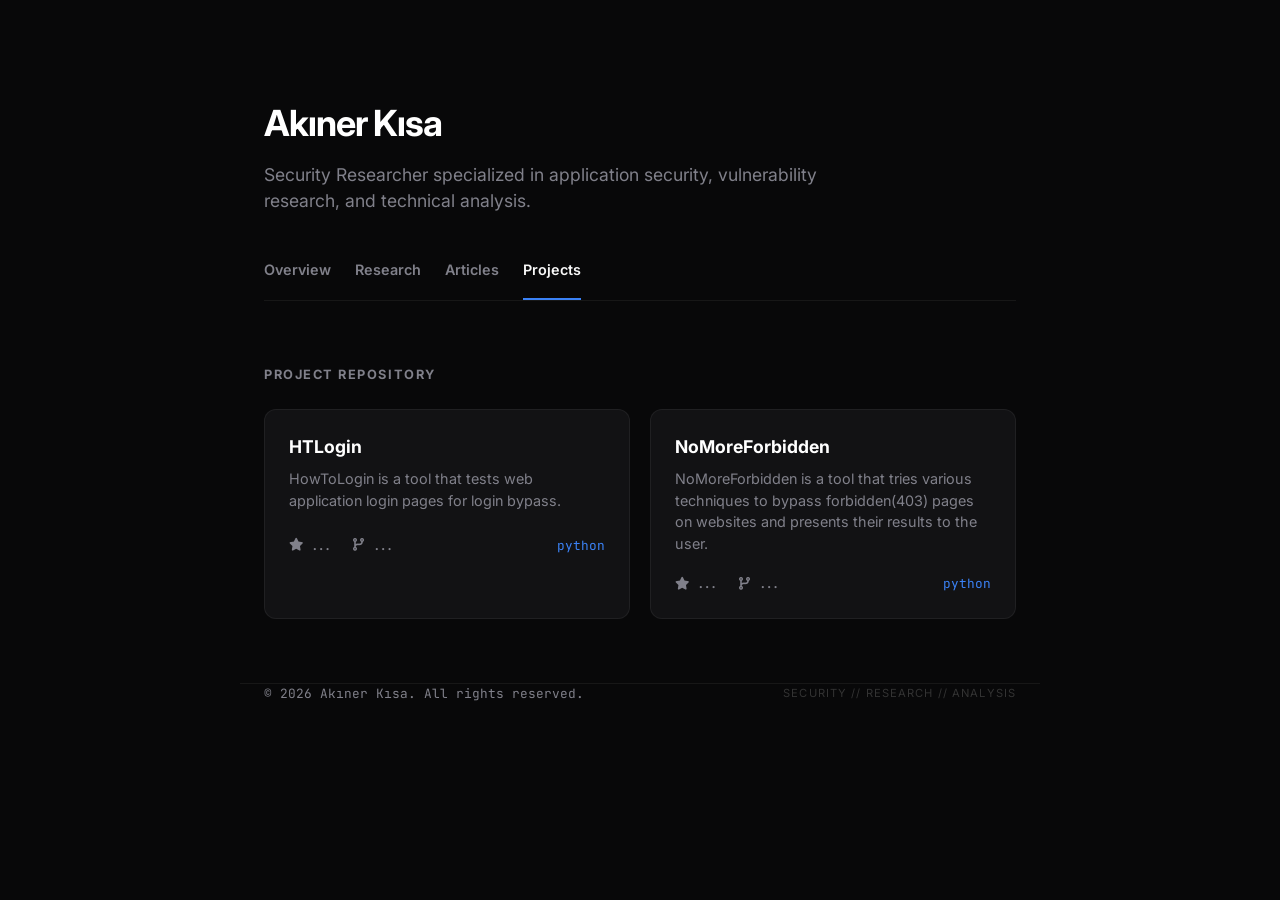
==== projects/index.html @ 0572ef8a "Site updated to Astro version" ====
<!DOCTYPE html><html lang="en"> <head><meta charset="UTF-8"><meta name="viewport" content="width=device-width"><meta name="generator" content="Astro v6.3.3"><meta name="description" content="Akıner Kısa - Security Researcher"><meta name="theme-color" content="#080809"><title>Projects | Akıner Kısa</title><link rel="preconnect" href="https://fonts.googleapis.com"><link rel="preconnect" href="https://fonts.gstatic.com" crossorigin><link href="https://fonts.googleapis.com/css2?family=Inter:wght@400;500;600;700;800&family=JetBrains+Mono:wght@400;500&display=swap" rel="stylesheet"><link rel="stylesheet" href="https://cdnjs.cloudflare.com/ajax/libs/font-awesome/6.4.0/css/all.min.css"><style>:root{--bg: #080809;--surface: #121214;--surface-hover: #1a1a1d;--border: rgba(255, 255, 255, .06);--border-hover: rgba(59, 130, 246, .4);--fg: #f8f8f8;--muted: #80808a;--accent: #3b82f6;--font-sans: "Inter", -apple-system, system-ui, sans-serif;--font-mono: "JetBrains Mono", monospace;--container-width: 800px;--transition: all .2s cubic-bezier(.2, .8, .2, 1)}*{box-sizing:border-box;margin:0;padding:0}html,body{background:var(--bg);color:var(--fg);font-family:var(--font-sans);line-height:1.5;-webkit-font-smoothing:antialiased;overflow-x:hidden}@keyframes fadeIn{0%{opacity:0;transform:translateY(10px)}to{opacity:1;transform:translateY(0)}}.container{max-width:var(--container-width);margin:0 auto;padding:0 1.5rem;width:100%}header{padding-top:6rem!important;padding-bottom:2rem;animation:fadeIn .6s ease-out}h1{font-size:2.25rem;font-weight:700;letter-spacing:-.03em;margin-bottom:.75rem;color:#fff}.bio-lead{font-size:1.1rem;color:var(--muted);max-width:600px;margin-bottom:2.5rem}nav{display:flex;gap:1.5rem;border-bottom:1px solid var(--border);padding-bottom:1rem;margin-bottom:2rem}nav a{text-decoration:none;color:var(--muted);font-size:.9rem;font-weight:600;transition:var(--transition);position:relative;padding:.25rem 0}nav a:hover,nav a.active{color:var(--fg)}nav a.active:after{content:"";position:absolute;bottom:-1rem;left:0;width:100%;height:2px;background:var(--accent)}main{animation:fadeIn .8s ease-out}section{margin-top:4rem;margin-bottom:4rem}h2{font-size:.8rem;font-weight:700;text-transform:uppercase;letter-spacing:.12em;color:var(--muted);margin-bottom:1.5rem}.card-list{display:flex;flex-direction:column;gap:.75rem}.modern-entry{display:flex;justify-content:space-between;align-items:center;padding:1.25rem;background:var(--surface);border:1px solid var(--border);border-radius:8px;text-decoration:none;color:inherit;transition:var(--transition)}.modern-entry:hover{background:var(--surface-hover);border-color:var(--border-hover);transform:translateY(-2px)}.entry-title{font-size:1rem;font-weight:600;color:#eee}.entry-date{font-family:var(--font-mono);font-size:.8rem;color:var(--muted)}.projects-grid{display:grid;grid-template-columns:repeat(auto-fit,minmax(320px,1fr));gap:1.25rem}.project-card{background:var(--surface);border:1px solid var(--border);border-radius:12px;padding:1.5rem;display:flex;flex-direction:column;gap:1.25rem;transition:var(--transition);text-decoration:none;color:inherit}.project-card:hover{background:var(--surface-hover);border-color:var(--accent);transform:translateY(-4px)}.project-name{font-weight:700;font-size:1.1rem;color:#fff}.project-desc{font-size:.9rem;color:var(--muted);min-height:3rem}.project-stats{display:flex;gap:1.25rem;font-family:var(--font-mono);font-size:.8rem;color:var(--muted)}.stat-item{display:flex;align-items:center;gap:.4rem}.identity-block{padding:2rem;background:linear-gradient(135deg,#ffffff05,#fff0);border:1px solid var(--border);border-radius:16px}.social-links{display:flex;gap:1.5rem;flex-wrap:wrap}.social-links a{color:var(--muted);text-decoration:none;font-size:.9rem;transition:var(--transition);font-weight:500}.social-links a:hover{color:var(--accent)}footer{margin-top:8rem;padding:4rem 0;border-top:1px solid var(--border)}.footer-content{display:flex;justify-content:space-between;align-items:center}@media(max-width:768px){header{padding-top:6rem!important}h1{font-size:1.75rem}.modern-entry{flex-direction:column;align-items:flex-start;gap:.5rem}.footer-content{flex-direction:column;gap:1.5rem;text-align:center}}
</style></head> <body> <header class="container"> <a href="/" style="text-decoration: none; color: inherit;"> <h1>Akıner Kısa</h1> </a> <p class="bio-lead">
Security Researcher specialized in application security, vulnerability research, and technical analysis.
</p> <nav> <a href="/" class>Overview</a> <a href="/vulnerabilities" class>Research</a> <a href="/publishings" class>Articles</a> <a href="/projects" class="active">Projects</a> </nav> </header>  <main class="container"> <section> <h2>Project Repository</h2> <div class="projects-grid"> <a href="https://github.com/akinerkisa/HTLogin" target="_blank" class="project-card" data-repo="akinerkisa/HTLogin"> <div> <div class="project-name" style="margin-bottom: 0.5rem;">HTLogin</div> <p class="project-desc">HowToLogin is a tool that tests web application login pages for login bypass.</p> </div> <div class="project-stats"> <span class="stat-item github-stat-stars"><i class="fas fa-star"></i> ...</span> <span class="stat-item github-stat-forks"><i class="fas fa-code-branch"></i> ...</span> <span style="margin-left: auto; color: var(--accent);">python</span> </div> </a><a href="https://github.com/akinerkisa/NoMoreForbidden" target="_blank" class="project-card" data-repo="akinerkisa/NoMoreForbidden"> <div> <div class="project-name" style="margin-bottom: 0.5rem;">NoMoreForbidden</div> <p class="project-desc">NoMoreForbidden is a tool that tries various techniques to bypass forbidden(403) pages on websites and presents their results to the user.</p> </div> <div class="project-stats"> <span class="stat-item github-stat-stars"><i class="fas fa-star"></i> ...</span> <span class="stat-item github-stat-forks"><i class="fas fa-code-branch"></i> ...</span> <span style="margin-left: auto; color: var(--accent);">python</span> </div> </a> </div> </section> </main> <script type="module">async function g(){const l=document.querySelectorAll(".project-card");for(const o of l){const s=o.getAttribute("data-repo");if(!s)continue;const a=o.querySelector(".github-stat-stars"),e=o.querySelector(".github-stat-forks"),c=localStorage.getItem(`gh-${s}`),n=localStorage.getItem(`gh-${s}-time`),i=new Date().getTime();if(c&&n&&i-parseInt(n)<864e5){const t=JSON.parse(c);a&&(a.innerHTML=`<i class="fas fa-star"></i> ${t.stars}`),e&&(e.innerHTML=`<i class="fas fa-code-branch"></i> ${t.forks}`);continue}try{const t=await fetch(`https://api.github.com/repos/${s}`);if(t.ok){const f=await t.json(),r={stars:f.stargazers_count,forks:f.forks_count};a&&(a.innerHTML=`<i class="fas fa-star"></i> ${r.stars}`),e&&(e.innerHTML=`<i class="fas fa-code-branch"></i> ${r.forks}`),localStorage.setItem(`gh-${s}`,JSON.stringify(r)),localStorage.setItem(`gh-${s}-time`,i.toString())}}catch(t){console.error(t)}}}g();</script>  <footer class="container"> <div class="footer-content"> <div style="font-size: 0.8rem; color: var(--muted); font-family: var(--font-mono);">
© 2026 Akıner Kısa. All rights reserved.
</div> <div class="mono" style="font-size: 0.7rem; color: #333; text-transform: uppercase; letter-spacing: 0.1em;">
Security // Research // Analysis
</div> </div> </footer> </body></html>
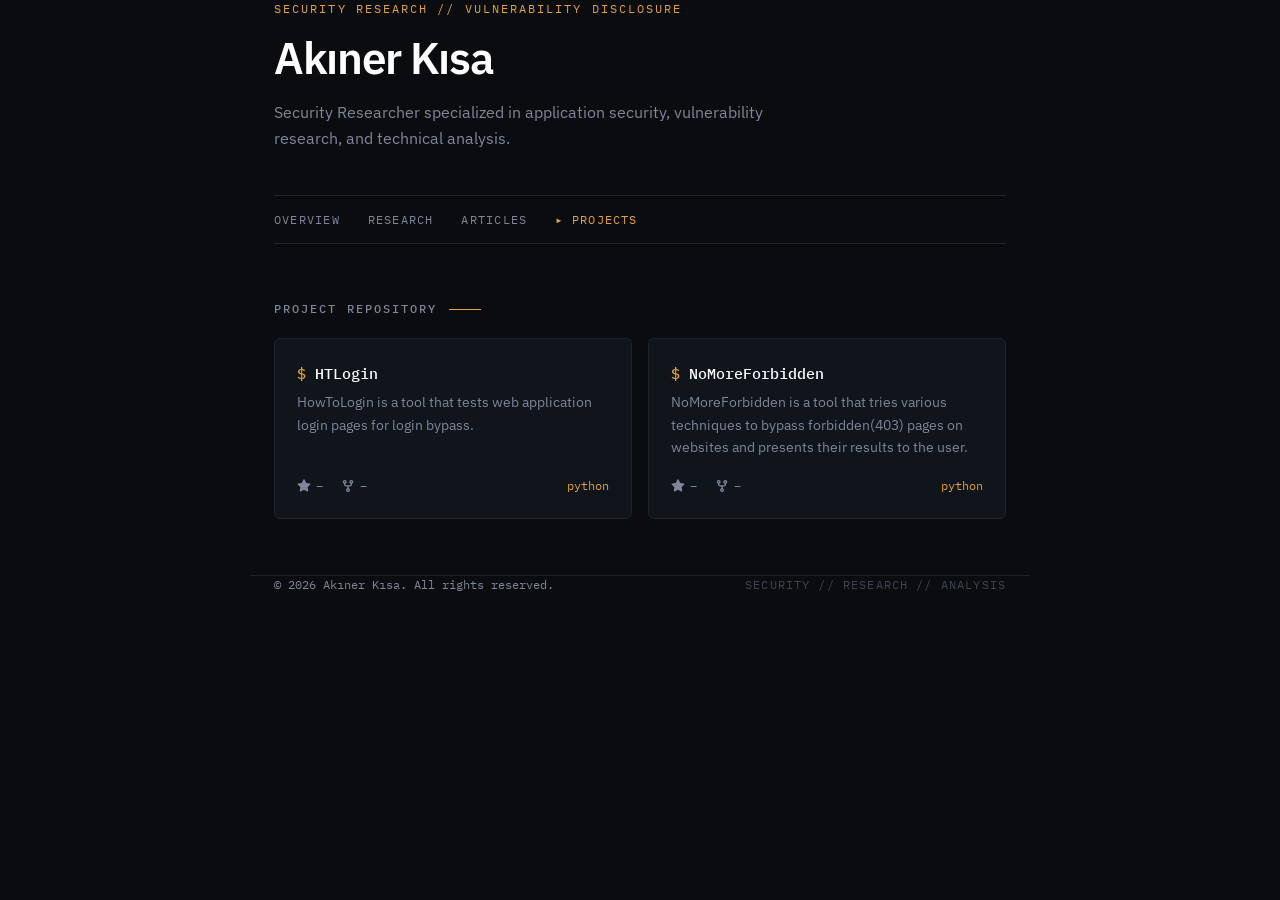
==== commit 39bd394b: "Update site: new CVEs, CVSS scores, articles, favicon - Add 7 disclosed CVEs (2026) + 4 reserved "no" ====
--- a/projects/index.html
+++ b/projects/index.html
@@ -1,8 +1,3 @@
-<!DOCTYPE html><html lang="en"> <head><meta charset="UTF-8"><meta name="viewport" content="width=device-width"><meta name="generator" content="Astro v6.3.3"><meta name="description" content="Akıner Kısa - Security Researcher"><meta name="theme-color" content="#080809"><title>Projects | Akıner Kısa</title><link rel="preconnect" href="https://fonts.googleapis.com"><link rel="preconnect" href="https://fonts.gstatic.com" crossorigin><link href="https://fonts.googleapis.com/css2?family=Inter:wght@400;500;600;700;800&family=JetBrains+Mono:wght@400;500&display=swap" rel="stylesheet"><link rel="stylesheet" href="https://cdnjs.cloudflare.com/ajax/libs/font-awesome/6.4.0/css/all.min.css"><style>:root{--bg: #080809;--surface: #121214;--surface-hover: #1a1a1d;--border: rgba(255, 255, 255, .06);--border-hover: rgba(59, 130, 246, .4);--fg: #f8f8f8;--muted: #80808a;--accent: #3b82f6;--font-sans: "Inter", -apple-system, system-ui, sans-serif;--font-mono: "JetBrains Mono", monospace;--container-width: 800px;--transition: all .2s cubic-bezier(.2, .8, .2, 1)}*{box-sizing:border-box;margin:0;padding:0}html,body{background:var(--bg);color:var(--fg);font-family:var(--font-sans);line-height:1.5;-webkit-font-smoothing:antialiased;overflow-x:hidden}@keyframes fadeIn{0%{opacity:0;transform:translateY(10px)}to{opacity:1;transform:translateY(0)}}.container{max-width:var(--container-width);margin:0 auto;padding:0 1.5rem;width:100%}header{padding-top:6rem!important;padding-bottom:2rem;animation:fadeIn .6s ease-out}h1{font-size:2.25rem;font-weight:700;letter-spacing:-.03em;margin-bottom:.75rem;color:#fff}.bio-lead{font-size:1.1rem;color:var(--muted);max-width:600px;margin-bottom:2.5rem}nav{display:flex;gap:1.5rem;border-bottom:1px solid var(--border);padding-bottom:1rem;margin-bottom:2rem}nav a{text-decoration:none;color:var(--muted);font-size:.9rem;font-weight:600;transition:var(--transition);position:relative;padding:.25rem 0}nav a:hover,nav a.active{color:var(--fg)}nav a.active:after{content:"";position:absolute;bottom:-1rem;left:0;width:100%;height:2px;background:var(--accent)}main{animation:fadeIn .8s ease-out}section{margin-top:4rem;margin-bottom:4rem}h2{font-size:.8rem;font-weight:700;text-transform:uppercase;letter-spacing:.12em;color:var(--muted);margin-bottom:1.5rem}.card-list{display:flex;flex-direction:column;gap:.75rem}.modern-entry{display:flex;justify-content:space-between;align-items:center;padding:1.25rem;background:var(--surface);border:1px solid var(--border);border-radius:8px;text-decoration:none;color:inherit;transition:var(--transition)}.modern-entry:hover{background:var(--surface-hover);border-color:var(--border-hover);transform:translateY(-2px)}.entry-title{font-size:1rem;font-weight:600;color:#eee}.entry-date{font-family:var(--font-mono);font-size:.8rem;color:var(--muted)}.projects-grid{display:grid;grid-template-columns:repeat(auto-fit,minmax(320px,1fr));gap:1.25rem}.project-card{background:var(--surface);border:1px solid var(--border);border-radius:12px;padding:1.5rem;display:flex;flex-direction:column;gap:1.25rem;transition:var(--transition);text-decoration:none;color:inherit}.project-card:hover{background:var(--surface-hover);border-color:var(--accent);transform:translateY(-4px)}.project-name{font-weight:700;font-size:1.1rem;color:#fff}.project-desc{font-size:.9rem;color:var(--muted);min-height:3rem}.project-stats{display:flex;gap:1.25rem;font-family:var(--font-mono);font-size:.8rem;color:var(--muted)}.stat-item{display:flex;align-items:center;gap:.4rem}.identity-block{padding:2rem;background:linear-gradient(135deg,#ffffff05,#fff0);border:1px solid var(--border);border-radius:16px}.social-links{display:flex;gap:1.5rem;flex-wrap:wrap}.social-links a{color:var(--muted);text-decoration:none;font-size:.9rem;transition:var(--transition);font-weight:500}.social-links a:hover{color:var(--accent)}footer{margin-top:8rem;padding:4rem 0;border-top:1px solid var(--border)}.footer-content{display:flex;justify-content:space-between;align-items:center}@media(max-width:768px){header{padding-top:6rem!important}h1{font-size:1.75rem}.modern-entry{flex-direction:column;align-items:flex-start;gap:.5rem}.footer-content{flex-direction:column;gap:1.5rem;text-align:center}}
-</style></head> <body> <header class="container"> <a href="/" style="text-decoration: none; color: inherit;"> <h1>Akıner Kısa</h1> </a> <p class="bio-lead">
+<!DOCTYPE html><html lang="en"> <head><meta charset="UTF-8"><meta name="viewport" content="width=device-width"><meta name="generator" content="Astro v6.3.3"><meta name="description" content="Akıner Kısa - Security Researcher"><meta name="theme-color" content="#0a0c10"><link rel="icon" type="image/svg+xml" href="/favicon.svg"><title>Projects | Akıner Kısa</title><link rel="preconnect" href="https://fonts.googleapis.com"><link rel="preconnect" href="https://fonts.gstatic.com" crossorigin><link href="https://fonts.googleapis.com/css2?family=IBM+Plex+Mono:wght@400;500&family=IBM+Plex+Sans:wght@400;500;600&display=swap" rel="stylesheet"><link rel="stylesheet" href="/_astro/_astro_content.CJMfQCZB.css"></head> <body> <header class="container"> <div class="eyebrow">Security Research // Vulnerability Disclosure</div> <h1><a href="/">Akıner Kısa</a></h1> <p class="bio-lead">
 Security Researcher specialized in application security, vulnerability research, and technical analysis.
-</p> <nav> <a href="/" class>Overview</a> <a href="/vulnerabilities" class>Research</a> <a href="/publishings" class>Articles</a> <a href="/projects" class="active">Projects</a> </nav> </header>  <main class="container"> <section> <h2>Project Repository</h2> <div class="projects-grid"> <a href="https://github.com/akinerkisa/HTLogin" target="_blank" class="project-card" data-repo="akinerkisa/HTLogin"> <div> <div class="project-name" style="margin-bottom: 0.5rem;">HTLogin</div> <p class="project-desc">HowToLogin is a tool that tests web application login pages for login bypass.</p> </div> <div class="project-stats"> <span class="stat-item github-stat-stars"><i class="fas fa-star"></i> ...</span> <span class="stat-item github-stat-forks"><i class="fas fa-code-branch"></i> ...</span> <span style="margin-left: auto; color: var(--accent);">python</span> </div> </a><a href="https://github.com/akinerkisa/NoMoreForbidden" target="_blank" class="project-card" data-repo="akinerkisa/NoMoreForbidden"> <div> <div class="project-name" style="margin-bottom: 0.5rem;">NoMoreForbidden</div> <p class="project-desc">NoMoreForbidden is a tool that tries various techniques to bypass forbidden(403) pages on websites and presents their results to the user.</p> </div> <div class="project-stats"> <span class="stat-item github-stat-stars"><i class="fas fa-star"></i> ...</span> <span class="stat-item github-stat-forks"><i class="fas fa-code-branch"></i> ...</span> <span style="margin-left: auto; color: var(--accent);">python</span> </div> </a> </div> </section> </main> <script type="module">async function g(){const l=document.querySelectorAll(".project-card");for(const o of l){const s=o.getAttribute("data-repo");if(!s)continue;const a=o.querySelector(".github-stat-stars"),e=o.querySelector(".github-stat-forks"),c=localStorage.getItem(`gh-${s}`),n=localStorage.getItem(`gh-${s}-time`),i=new Date().getTime();if(c&&n&&i-parseInt(n)<864e5){const t=JSON.parse(c);a&&(a.innerHTML=`<i class="fas fa-star"></i> ${t.stars}`),e&&(e.innerHTML=`<i class="fas fa-code-branch"></i> ${t.forks}`);continue}try{const t=await fetch(`https://api.github.com/repos/${s}`);if(t.ok){const f=await t.json(),r={stars:f.stargazers_count,forks:f.forks_count};a&&(a.innerHTML=`<i class="fas fa-star"></i> ${r.stars}`),e&&(e.innerHTML=`<i class="fas fa-code-branch"></i> ${r.forks}`),localStorage.setItem(`gh-${s}`,JSON.stringify(r)),localStorage.setItem(`gh-${s}-time`,i.toString())}}catch(t){console.error(t)}}}g();</script>  <footer class="container"> <div class="footer-content"> <div style="font-size: 0.8rem; color: var(--muted); font-family: var(--font-mono);">
-© 2026 Akıner Kısa. All rights reserved.
-</div> <div class="mono" style="font-size: 0.7rem; color: #333; text-transform: uppercase; letter-spacing: 0.1em;">
-Security // Research // Analysis
-</div> </div> </footer> </body></html>+</p> <nav> <a href="/" class>Overview</a> <a href="/vulnerabilities" class>Research</a> <a href="/publishings" class>Articles</a> <a href="/projects" class="active">Projects</a> </nav> </header>  <main class="container"> <section> <h2>Project Repository</h2> <div class="projects-grid"> <a href="https://github.com/akinerkisa/HTLogin" target="_blank" class="project-card" data-repo="akinerkisa/HTLogin"> <div> <div class="project-name">HTLogin</div> <p class="project-desc">HowToLogin is a tool that tests web application login pages for login bypass.</p> </div> <div class="project-stats"> <span class="stat-item"> <svg width="14" height="14" viewBox="0 0 16 16" aria-hidden="true"><path d="M8 .25a.75.75 0 0 1 .673.418l1.882 3.815 4.21.612a.75.75 0 0 1 .416 1.279l-3.046 2.97.719 4.192a.751.751 0 0 1-1.088.791L8 12.347l-3.766 1.98a.75.75 0 0 1-1.088-.79l.72-4.194L.818 6.374a.75.75 0 0 1 .416-1.28l4.21-.611L7.327.668A.75.75 0 0 1 8 .25Z"></path></svg> <span class="gh-stars">–</span> </span> <span class="stat-item"> <svg width="14" height="14" viewBox="0 0 16 16" aria-hidden="true"><path d="M5 5.372v.878c0 .414.336.75.75.75h4.5a.75.75 0 0 0 .75-.75v-.878a2.25 2.25 0 1 1 1.5 0v.878a2.25 2.25 0 0 1-2.25 2.25h-1.5v2.128a2.251 2.251 0 1 1-1.5 0V8.5h-1.5A2.25 2.25 0 0 1 3.5 6.25v-.878a2.25 2.25 0 1 1 1.5 0ZM5 3.25a.75.75 0 1 0-1.5 0 .75.75 0 0 0 1.5 0Zm6.75.75a.75.75 0 1 0 0-1.5.75.75 0 0 0 0 1.5Zm-3 8.75a.75.75 0 1 0-1.5 0 .75.75 0 0 0 1.5 0Z"></path></svg> <span class="gh-forks">–</span> </span> <span class="project-lang">python</span> </div> </a><a href="https://github.com/akinerkisa/NoMoreForbidden" target="_blank" class="project-card" data-repo="akinerkisa/NoMoreForbidden"> <div> <div class="project-name">NoMoreForbidden</div> <p class="project-desc">NoMoreForbidden is a tool that tries various techniques to bypass forbidden(403) pages on websites and presents their results to the user.</p> </div> <div class="project-stats"> <span class="stat-item"> <svg width="14" height="14" viewBox="0 0 16 16" aria-hidden="true"><path d="M8 .25a.75.75 0 0 1 .673.418l1.882 3.815 4.21.612a.75.75 0 0 1 .416 1.279l-3.046 2.97.719 4.192a.751.751 0 0 1-1.088.791L8 12.347l-3.766 1.98a.75.75 0 0 1-1.088-.79l.72-4.194L.818 6.374a.75.75 0 0 1 .416-1.28l4.21-.611L7.327.668A.75.75 0 0 1 8 .25Z"></path></svg> <span class="gh-stars">–</span> </span> <span class="stat-item"> <svg width="14" height="14" viewBox="0 0 16 16" aria-hidden="true"><path d="M5 5.372v.878c0 .414.336.75.75.75h4.5a.75.75 0 0 0 .75-.75v-.878a2.25 2.25 0 1 1 1.5 0v.878a2.25 2.25 0 0 1-2.25 2.25h-1.5v2.128a2.251 2.251 0 1 1-1.5 0V8.5h-1.5A2.25 2.25 0 0 1 3.5 6.25v-.878a2.25 2.25 0 1 1 1.5 0ZM5 3.25a.75.75 0 1 0-1.5 0 .75.75 0 0 0 1.5 0Zm6.75.75a.75.75 0 1 0 0-1.5.75.75 0 0 0 0 1.5Zm-3 8.75a.75.75 0 1 0-1.5 0 .75.75 0 0 0 1.5 0Z"></path></svg> <span class="gh-forks">–</span> </span> <span class="project-lang">python</span> </div> </a> </div> <script type="module">async function h(){const f=document.querySelectorAll(".project-card");for(const e of f){const o=e.getAttribute("data-repo");if(!o)continue;const r=e.querySelector(".gh-stars"),c=e.querySelector(".gh-forks"),s=t=>{r&&(r.textContent=String(t.stars)),c&&(c.textContent=String(t.forks))},a=localStorage.getItem(`gh-${o}`),n=localStorage.getItem(`gh-${o}-time`),i=Date.now();if(a&&n&&i-parseInt(n)<864e5){s(JSON.parse(a));continue}try{const t=await fetch(`https://api.github.com/repos/${o}`);if(t.ok){const g=await t.json(),l={stars:g.stargazers_count,forks:g.forks_count};s(l),localStorage.setItem(`gh-${o}`,JSON.stringify(l)),localStorage.setItem(`gh-${o}-time`,i.toString())}}catch(t){console.error(t)}}}h();</script> </section> </main>  <footer class="container"> <div class="footer-content"> <div>© 2026 Akıner Kısa. All rights reserved.</div> <div class="footer-tag">Security // Research // Analysis</div> </div> </footer> </body></html>
--- a/_astro/_astro_content.CJMfQCZB.css
+++ b/_astro/_astro_content.CJMfQCZB.css
@@ -0,0 +1 @@
+:root{--bg: #0a0c10;--surface: #10141b;--border: #1c2230;--leader: #2a3143;--fg: #e9e7e2;--muted: #7e8699;--accent: #e2a33c;--accent-soft: rgba(226, 163, 60, .1);--font-sans: "IBM Plex Sans", system-ui, sans-serif;--font-mono: "IBM Plex Mono", monospace;--container-width: 780px}*{box-sizing:border-box;margin:0;padding:0}html,body{background:var(--bg);color:var(--fg);font-family:var(--font-sans);line-height:1.6;-webkit-font-smoothing:antialiased}::selection{background:var(--accent);color:var(--bg)}a:focus-visible{outline:2px solid var(--accent);outline-offset:3px;border-radius:2px}.container{max-width:var(--container-width);margin:0 auto;padding:0 1.5rem;width:100%}header{padding-top:5rem}.eyebrow{font-family:var(--font-mono);font-size:.72rem;letter-spacing:.18em;text-transform:uppercase;color:var(--accent);margin-bottom:1rem}h1{font-size:clamp(2rem,6vw,2.75rem);font-weight:600;letter-spacing:-.03em;line-height:1.1;color:#fff}h1 a{text-decoration:none;color:inherit}.bio-lead{font-size:1.02rem;color:var(--muted);max-width:34rem;margin:1rem 0 2.75rem}nav{display:flex;gap:1.75rem;border-top:1px solid var(--border);border-bottom:1px solid var(--border);padding:.85rem 0}nav a{font-family:var(--font-mono);font-size:.76rem;letter-spacing:.1em;text-transform:uppercase;text-decoration:none;color:var(--muted);transition:color .15s ease}nav a:hover{color:var(--fg)}nav a.active{color:var(--accent)}nav a.active:before{content:"▸ "}section{margin:3.5rem 0}h2{font-family:var(--font-mono);font-size:.72rem;font-weight:500;text-transform:uppercase;letter-spacing:.18em;color:var(--muted);margin-bottom:1.25rem}h2:after{content:"";display:inline-block;width:2rem;height:1px;background:var(--accent);vertical-align:middle;margin-left:.75rem}.about-text{color:#d5d3ce;margin-bottom:1rem}.about-text strong{color:var(--accent);font-weight:600}.about-sub{color:var(--muted);font-size:.92rem;margin-bottom:2rem}.social-links{display:flex;gap:.6rem;flex-wrap:wrap}.social-links a{font-family:var(--font-mono);font-size:.76rem;color:var(--muted);text-decoration:none;border:1px solid var(--border);border-radius:4px;padding:.35rem .75rem;transition:color .15s ease,border-color .15s ease}.social-links a:hover{color:var(--accent);border-color:var(--accent)}.entry-list{display:flex;flex-direction:column}.entry{display:flex;align-items:baseline;gap:.9rem;padding:.8rem .25rem;border-bottom:1px solid var(--border);text-decoration:none}.entry-id{font-family:var(--font-mono);font-size:.7rem;color:var(--accent);background:var(--accent-soft);padding:.12rem .5rem;border-radius:4px;white-space:nowrap;flex:none;box-sizing:border-box;width:7.5rem;text-align:center}.entry-title{color:var(--fg);font-weight:500;font-size:.93rem;transition:color .15s ease}.entry:hover .entry-title{color:var(--accent)}.leader{flex:1;min-width:2rem;border-bottom:1px dotted var(--leader);transform:translateY(-.25em)}.entry-date{font-family:var(--font-mono);font-size:.76rem;color:var(--muted);white-space:nowrap}.cvss{font-family:var(--font-mono);font-size:.68rem;font-weight:600;line-height:1;padding:.2rem 0;border-radius:4px;border:1px solid;white-space:nowrap;flex:none;box-sizing:border-box;width:2.9rem;text-align:center}.cvss-empty{border-color:transparent;background:transparent}.cvss-crit{color:#f0616a;background:#f0616a1f;border-color:#f0616a59}.cvss-high{color:#f0883e;background:#f0883e1f;border-color:#f0883e59}.cvss-med{color:#e2c53c;background:#e2c53c1f;border-color:#e2c53c59}.cvss-low{color:#4ec27a;background:#4ec27a1f;border-color:#4ec27a59}.entry-reserved{cursor:default;opacity:.6}.entry-reserved .entry-title,.entry-reserved .entry-date{font-style:italic}.year-label{font-family:var(--font-mono);font-size:.76rem;color:var(--accent);margin:2rem 0 .25rem}.year-label:first-child{margin-top:0}.more-link{display:inline-block;margin-top:1.25rem;font-family:var(--font-mono);font-size:.78rem;color:var(--accent);text-decoration:none}.more-link:hover{text-decoration:underline}.stat-strip{display:flex;gap:2.5rem;border:1px solid var(--border);border-radius:6px;padding:1.25rem 1.5rem;background:var(--surface)}.stat-num{font-family:var(--font-mono);font-size:1.5rem;font-weight:500;color:var(--accent);display:block;line-height:1.2}.stat-label{font-family:var(--font-mono);font-size:.68rem;text-transform:uppercase;letter-spacing:.12em;color:var(--muted)}.projects-grid{display:grid;grid-template-columns:repeat(auto-fit,minmax(300px,1fr));gap:1rem}.project-card{background:var(--surface);border:1px solid var(--border);border-radius:6px;padding:1.35rem;display:flex;flex-direction:column;gap:1.1rem;text-decoration:none;color:inherit;transition:border-color .15s ease}.project-card:hover{border-color:var(--accent)}.project-name{font-family:var(--font-mono);font-weight:500;font-size:.95rem;color:#fff;margin-bottom:.4rem}.project-name:before{content:"$ ";color:var(--accent)}.project-desc{font-size:.88rem;color:var(--muted)}.project-stats{display:flex;align-items:center;gap:1.1rem;margin-top:auto;font-family:var(--font-mono);font-size:.76rem;color:var(--muted)}.stat-item{display:flex;align-items:center;gap:.35rem}.stat-item svg{fill:currentColor}.project-lang{margin-left:auto;color:var(--accent)}footer{margin-top:6rem;padding:2.5rem 0 3.5rem;border-top:1px solid var(--border)}.footer-content{display:flex;justify-content:space-between;align-items:baseline;gap:1rem;font-family:var(--font-mono);font-size:.72rem;color:var(--muted)}.footer-tag{color:#3d4353;letter-spacing:.1em;text-transform:uppercase}@keyframes fadeIn{0%{opacity:0;transform:translateY(8px)}to{opacity:1;transform:none}}header,main{animation:fadeIn .5s ease-out}@media(prefers-reduced-motion:reduce){*{animation:none!important;transition:none!important}}@media(max-width:600px){header{padding-top:3.5rem}nav{gap:1.1rem;flex-wrap:wrap}.entry{flex-wrap:wrap;row-gap:.25rem}.leader{display:none}.entry-date{margin-left:auto}.stat-strip{gap:1.5rem;flex-wrap:wrap}.footer-content{flex-direction:column}}
